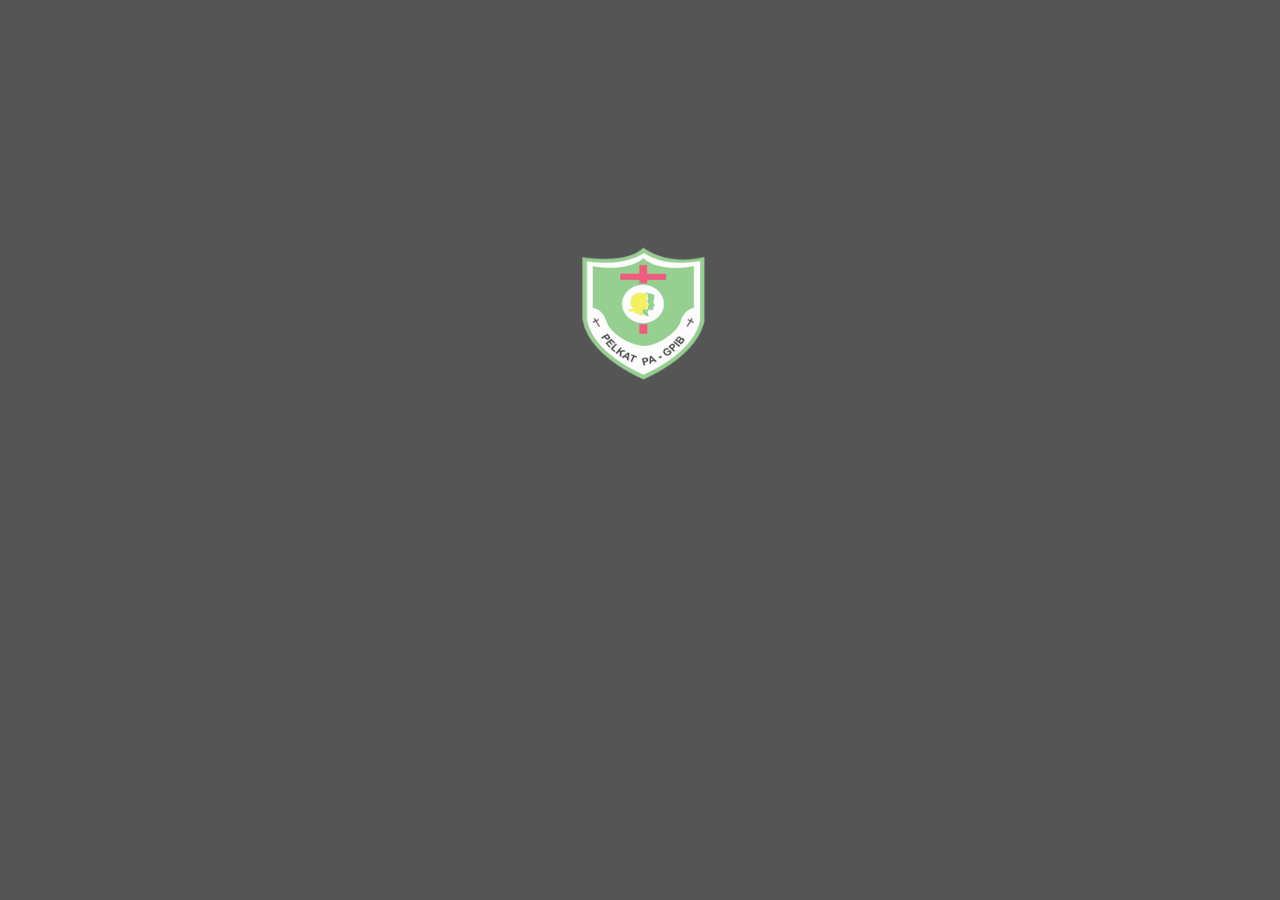
==== index.html @ 726e2c87 "pertama" ====
<!DOCTYPE html>
<html>
<head>
<meta name="viewport" content="width=device-width, initial-scale=1, maximum-scale=1, user-scalable=no">
<title>Test</title>
<link rel="stylesheet" type="text/css" href="css/bootstrap.min.css">
<link rel="stylesheet" type="text/css" href="css/bootstrap-theme.min.css">
<link rel="stylesheet" type="text/css" href="css/font-awesome.css">
<link rel="stylesheet" type="text/css" href="css/font-awesome.min.css">
<link rel="stylesheet" type="text/css" href="load.css">
<script type="text/javascript" src="js/jquery.min.js"></script>
<script type="text/javascript" src="js/bootstrap.min.js"></script>
<script type="text/javascript" src="js/bootstrap-filestyle.min.js"></script>
<script type="text/javascript" src="load.js"></script>
</head>
<body style="background-color:#F5F5F5">
<div id="pa_overlay">
<div class="pa_circ">
<div class="pa_load"><img border="0" width="149" height="149" src="icon.png" /></div>    
</div>
</div>
<div id="pa_container"  >
<!-- Modal 1 -->
  <div class="modal fade" id="myModal1" role="dialog">
    <div class="modal-dialog modal-lg">
      <div class="modal-content">
        <div class="modal-header">
          <button type="button" class="close" data-dismiss="modal">&times;</button>
          <h4 class="modal-title">Nuh dan Air Bah<br><small>(<i>Kejadian 6-10</i>)</small></h4>
        </div>
        <div class="modal-body">
<center><img border="0" class="img-rounded img-responsive" src="gambar/1-1.jpg" /></center>
<a style="text-decoration:none; color:grey;">Nuh adalah seorang yang taat kepada Tuhan, sedangkan semua orang lain membenci dan tidak menaati Tuhan.</a>
<center><img border="0" class="img-rounded img-responsive" src="gambar/1-2.jpg" /></center>
<a style="text-decoration:none; color:grey;">Suatu hari Tuhan berfirman kepada Nuh, "Aku akan menghancurkan dunia yang jahat ini, hanya engkau dan keluargamu yang akan selamat"</a>
<center><img border="0" class="img-rounded img-responsive" src="gambar/1-3.jpg" /></center>
<a style="text-decoration:none; color:grey;">Tuhan memperingati Nuh bahwa bumi akan ditutupi oleh air bah. "Buatlah sebuah bahtera yang besar untuk keluargamu dan banyak binatang".</a>
<center><img border="0" class="img-rounded img-responsive" src="gambar/1-4.jpg" /></center>
<a style="text-decoration:none; color:grey;">Setelah itu Nuh segera membangun sebuah bahtera. Banyak orang yang mengejek Nuh ketika dia mencoba mengajak dan menjelaskan mengapa ia membuat sebuah bahtera, tetapi Nuh tetap taat kepada Tuhan dan membangun bahtera tersebut.</a>
<center><img border="0" class="img-rounded img-responsive" src="gambar/1-5.jpg" /></center>
<a style="text-decoration:none; color:grey;">Setelah selesai membangun bahtera, dengan segera bahtera itu diisi dengan banyak sekali persediaan.</a>
<center><img border="0" class="img-rounded img-responsive" src="gambar/1-6.jpg" /></center>
<a style="text-decoration:none; color:grey;">Binatang-binatang pun mulai berdatangan. Semua binatang berpasangan dan berjalan masuk kedalam bahtera, begitu juga Nuh, isterinya, tiga orang anaknya dan isteri-isteri mereka. Kemudian turunlah hujan.</a>
<center><img border="0" class="img-rounded img-responsive" src="gambar/1-7.jpg" /></center>
<center><img border="0" class="img-rounded img-responsive" src="gambar/1-8.jpg" /></center>
<a style="text-decoration:none; color:grey;">Hujan lebat meliputi bumi empat puluh hari empat puluh malam. Air bah meliputi kota-kota dan desa-desa, begitu juga gunung-gunung pun tertutup oleh air. Segala sesuatu yang bernafas pun mati, tetapi bahtera melindungi Nuh dan keluarganya dari air bah.</a>
<center><img border="0" class="img-rounded img-responsive" src="gambar/1-9.jpg" /></center>
<a style="text-decoration:none; color:grey;">Setelah lima bulan air bah tersebut Tuhan mengirimkan angin kering sehingga bahtera itu terdampar di sebuah gunung tinggi bernama Ararat. Nuh dan keluarganya masih tinggal di dalam selama empat puluh hari lagi sampai air menyusut.</a>
<center><img border="0" class="img-rounded img-responsive" src="gambar/1-10.jpg" /></center>
<center><img border="0" class="img-rounded img-responsive" src="gambar/1-11.jpg" /></center>
<a style="text-decoration:none; color:grey;">Nuh mengirim seekor burung gagak dan merpati keluar dari jendela bahtera. Karena tidak menemukan tanah yang kering, maka burung itu kembali kepada Nuh.</a>
<center><img border="0" class="img-rounded img-responsive" src="gambar/1-12.jpg" /></center>
<a style="text-decoration:none; color:grey;">Satu minggu kemudian Nuh mencoba lagi. Merpati itu kembali dengan setangkai daun zaitun di paruhnya.</a>
<center><img border="0" class="img-rounded img-responsive" src="gambar/1-13.jpg" /></center>
<a style="text-decoration:none; color:grey;">Minggu berikutnya Nuh tahu bahwa bumi sudah kering karena merpati itu tidak kembali.</a>
<center><img border="0" class="img-rounded img-responsive" src="gambar/1-14.jpg" /></center>
<a style="text-decoration:none; color:grey;">Lalu Tuhan berkata kepada Nuh "Inilah waktunya untuk meninggalkan bahtera". Bersama-sama Nuh dan keluarganya melepaskan semua binatang-binatang itu.</a>
<center><img border="0" class="img-rounded img-responsive" src="gambar/1-15.jpg" /></center>
<center><img border="0" class="img-rounded img-responsive" src="gambar/1-16.jpg" /></center>
<a style="text-decoration:none; color:grey;">Betapa senangnya perasaan Nuh pada saat itu. Lalu dia membangun sebuah altar sebagai bentuk ungkapan syukur dan persembahan kepada Tuhan karena sudah menyelamatkan dia dan keluarganya dari air bah tersebut.</a>
<center><img border="0" class="img-rounded img-responsive" src="gambar/1-17.jpg" /></center>
<a style="text-decoration:none; color:grey;">Tuhan memberikan satu janji yang luar biasa kepada Nuh. Tuhan tidak akan pernah lagi mengirim air bah untuk menghakimi dosa manusia.</a>
<center><img border="0" class="img-rounded img-responsive" src="gambar/1-18.jpg" /></center>
<a style="text-decoration:none; color:grey;">Tuhan memberikan satu peringatan untuk janjiNya, yaitu pelangi yang menandai janji Tuhan kepada Nuh. Dan pada saat itu Nuh dan keluarganya memulai sebuah permulaan yang baru. Keturunannya akan memenuhi seluruh bumi. Semua bangsa didunia ini berasal dari keturunan Nuh dan anak-anaknya.</a>
        </div>
        <div class="modal-footer">
          <button type="button" class="btn btn-default" data-dismiss="modal">Tutup</button>
        </div>
      </div>
    </div>
  </div>
<!-- Modal 2 -->
  <div class="modal fade" id="myModal2" role="dialog">
    <div class="modal-dialog modal-lg">
      <div class="modal-content">
        <div class="modal-header">
          <button type="button" class="close" data-dismiss="modal">&times;</button>
          <h4 class="modal-title">Yusuf dan saudara-saudaranya<br><small>(<i>Kejadian 37 & 39</i>)</small></h4>
        </div>
        <div class="modal-body">
<center><img border="0" class="img-rounded img-responsive" src="gambar/2-1.jpg" /></center>
<a style="text-decoration:none; color:grey;">Yusuf adalah anak laki-laki ke-11 yang dilahirkan oleh Rahel dan Yakub. Pada saat itu anak-anak Yakub tidak berbahagia dengan keberadaan Yusuf, adik meraka yang paling kecil, karena dia anak kesayangan bapaknya.</a>
<center><img border="0" class="img-rounded img-responsive" src="gambar/2-3.jpg" /></center>
<center><img border="0" class="img-rounded img-responsive" src="gambar/2-2.jpg" /></center>
<a style="text-decoration:none; color:grey;">Kakak-kakak Yusuf semakin marah ketika ia menceritakan mimpi-mimpinya."Ikat kumpulan gandum ku makin tinggi dan kakak-kakakku akan tunduk menghormatiku" kata Yusuf. Mimpi ini mengartikan kalau nanti Yusuf menjadi orang penting melebihi kakak-kakaknya.</a>
<center><img border="0" class="img-rounded img-responsive" src="gambar/2-4.jpg" /></center>
<a style="text-decoration:none; color:grey;">Dalam mimpi kedua Yusuf, matahari, bulan dan bintang tunduk kepadanya.</a>
<center><img border="0" class="img-rounded img-responsive" src="gambar/2-5.jpg" /></center>
<center><img border="0" class="img-rounded img-responsive" src="gambar/2-6.jpg" /></center>
<a style="text-decoration:none; color:grey;">Suatu hari Yakub mengutus Yusuf ke padang rumput dimana kakak-kakaknya sedang menggembala hewannya. saat itu mereka saling berbisik "Mari kita bunuh pemimpi ini" Yusuf tidak sadar bahaya yang akan dihadapinya.</a>
<center><img border="0" class="img-rounded img-responsive" src="gambar/2-7.jpg" /></center>
<center><img border="0" class="img-rounded img-responsive" src="gambar/2-8.jpg" /></center>
<a style="text-decoration:none; color:grey;">Ruben, kakak tertua tidak setuju. "Kita jangan tumpahkan darah" katanya. "Lihat ada lubang. Biarlah ia mati disana" Ruben merencanakan akan menyelamatkan Yusuf pada malam hari.</a>
<center><img border="0" class="img-rounded img-responsive" src="gambar/2-9.jpg" /></center>
<a style="text-decoration:none; color:grey;">Ketika Yusuf tiba, kakak-kakaknya menangkapnya serta melepaskan jubah berwarna yang khusus dibuat Yakub untuk anak kesayangannya. Kemudian melemparkan dia ke dalam lubang.</a>
<center><img border="0" class="img-rounded img-responsive" src="gambar/2-10.jpg" /></center>
<a style="text-decoration:none; color:grey;">Ketika Ruben tidak ada, rombongan pedagang menunggang unta melintasi mereka menuju ke Mesir. "Mari kita jual Yusuf" teriak Judah, kakaknya. Lalu pada saat itu juga Yusuf dijual seharga dua puluh keping perak.</a>
<center><img border="0" class="img-rounded img-responsive" src="gambar/2-11.jpg" /></center>
<center><img border="0" class="img-rounded img-responsive" src="gambar/2-12.jpg" /></center>
<a style="text-decoration:none; color:grey;">"Apakah ini jubah Yusuf? Penuh dengan darah. Kami menemukannya di padang pasir." Kakak-kakaknya yang jahat meyakinkan Yakub bahwa binatang buas yang membunuh anak kesayangannya. Lalu Yakub merobek jubahnya dan berduka cita. Tidak ada yang dapat menghiburnya.</a>
<center><img border="0" class="img-rounded img-responsive" src="gambar/2-13.jpg" /></center>
<center><img border="0" class="img-rounded img-responsive" src="gambar/2-14.jpg" /></center>
<a style="text-decoration:none; color:grey;">Di Mesir Yusuf merindukan rumahnya, tetapi ia tidak dapat melarikan diri. Ia menjadi budak di rumah Potiphar, orang penting di Mesir. Potiphar memperhatikan Yusuf adalah pekerja keras dan dapat dipercaya.</a>
<center><img border="0" class="img-rounded img-responsive" src="gambar/2-15.jpg" /></center>
<a style="text-decoration:none; color:grey;">Suatu saat Potiphar mengangkat Yusuf menjadi kepala pelayan, bertanggung jawab untuk seluruh pekerjaan dan kepala dari sekuruh pelayan yang lain. Allah memberikan banyak berkat kepada Potiphar karena Yusuf. Walaupun Yusuf menjadi orang penting, Yusuf masih percaya dan melayani Allah dengan setia. Tetapi kesusahan datang juga ke Yusuf.</a>
<center><img border="0" class="img-rounded img-responsive" src="gambar/2-16.jpg" /></center>
<center><img border="0" class="img-rounded img-responsive" src="gambar/2-17.jpg" /></center>
<a style="text-decoration:none; color:grey;">Istri Potiphar adalah perempuan yang jahat. Ia minta Yusuf untuk mengambil kedudukan suaminya. Tetapi Yusuf menolaknya. Ia tidak ingin berdosa dengan berbuat salah terhadap Potiphar.</a>
<center><img border="0" class="img-rounded img-responsive" src="gambar/2-18.jpg" /></center>
<center><img border="0" class="img-rounded img-responsive" src="gambar/2-19.jpg" /></center>
<a style="text-decoration:none; color:grey;">Ketika perempuan itu berusaha memaksanya, Yusuf lari. Tetapi perempuan itu menarik jubahnya.</a>
<center><img border="0" class="img-rounded img-responsive" src="gambar/2-20.jpg" /></center>
<a style="text-decoration:none; color:grey;">"Budak mu menyerangku" Istri Potiphar mengeluh. "Lihat, ini jubahnya!" Potiphar sangat marah. Ia harus berbuat sesuatu kepada Yusuf.</a>
<center><img border="0" class="img-rounded img-responsive" src="gambar/2-21.jpg" /></center>
<a style="text-decoration:none; color:grey;">Potiphar memasukan Yusuf kedalam penjara. Walaupun ia tidak bersalah, Yusuf tidak kecewa maupun marah. Ia percaya Allah akan berkati dia sekalipun dalam penjara.</a>
        </div>
        <div class="modal-footer">
          <button type="button" class="btn btn-default" data-dismiss="modal">Tutup</button>
        </div>
      </div>
    </div>
  </div>
<br>
<div class="col-xs-12">

<div class="panel panel-default">
<div class="panel-body">
<center><img border="0" class="img-responsive" src="pa.png" /></center><hr>
<center><h2><a style="text-decoration:none; color:grey; font-family:'Comic Sans MS', cursive"><b>"Tokoh Teladan"</b></a></h2></center>
</div>
</div>

<div class="panel panel-default">
<div class="panel-body">

<!--This is a comment. tokoh 1-->
<div class="panel panel-default">
  <div class="panel-body">
<center><a href="#myModal1" data-toggle="modal"><img border="0" class="img-responsive" src="gambar/1-8.jpg" /></a></center>
  </div>
  <div class="panel-footer"><center><a style="color:grey; text-decoration:none"><b>Nuh dan Air Bah</b></a></center></div>
</div>
<!--This is a comment. tokoh 2-->
<div class="panel panel-default">
  <div class="panel-body">
<center><a href="#myModal2" data-toggle="modal"><img border="0" class="img-responsive" src="gambar/2-1.jpg" /></a></center>
  </div>
  <div class="panel-footer"><center><a style="color:grey; text-decoration:none"><b>Yusuf dan saudara-saudaranya</b></a></center></div>
</div>

</div>
</div>

</div>

</div>
</body>
</html>
---- load.css ----
#pa_container{
    position:relative;
       display:none;
}
#pa_overlay{
  width:100%;
    height:100%;
    position: absolute;
    top:0px;
    z-index: 2;
    background-color: #111;
    opacity:0.7; 
}
  @-webkit-keyframes node 
      {
         0%{ top:0px; }
         50%{ top:10px; }
         100% { top:0px;} 
       }
  @-webkit-keyframes node2
      {
         0%{ top:-5px; }
         50%{ top:10px; }
         100% { top:-5px;} 
       }
.pa_circ{
  -webkit-backface-visibility: hidden;
   margin: 60px auto;
  width: 180px; height: 180px;
  background-color: #111;
  border-radius: 0px 0px 50px 50px;
  position: relative;
  z-index: -1;  
  left: 0%;
  top: 20%;
  overflow: hidden;
}
.pa_load{  position: absolute;
  width: 100px; height: 50px;
   margin: -10px auto;
  -webkit-font-smoothing: antialiased;
  font-family: 'Julius Sans One', sans-serif;
  font-size:10px;
  font-weight:400;
  color:white;
  left: 10%;
  top: 5%;
}
 body{margin: 0px;padding: 0px;background-color:#F5F5F5;}
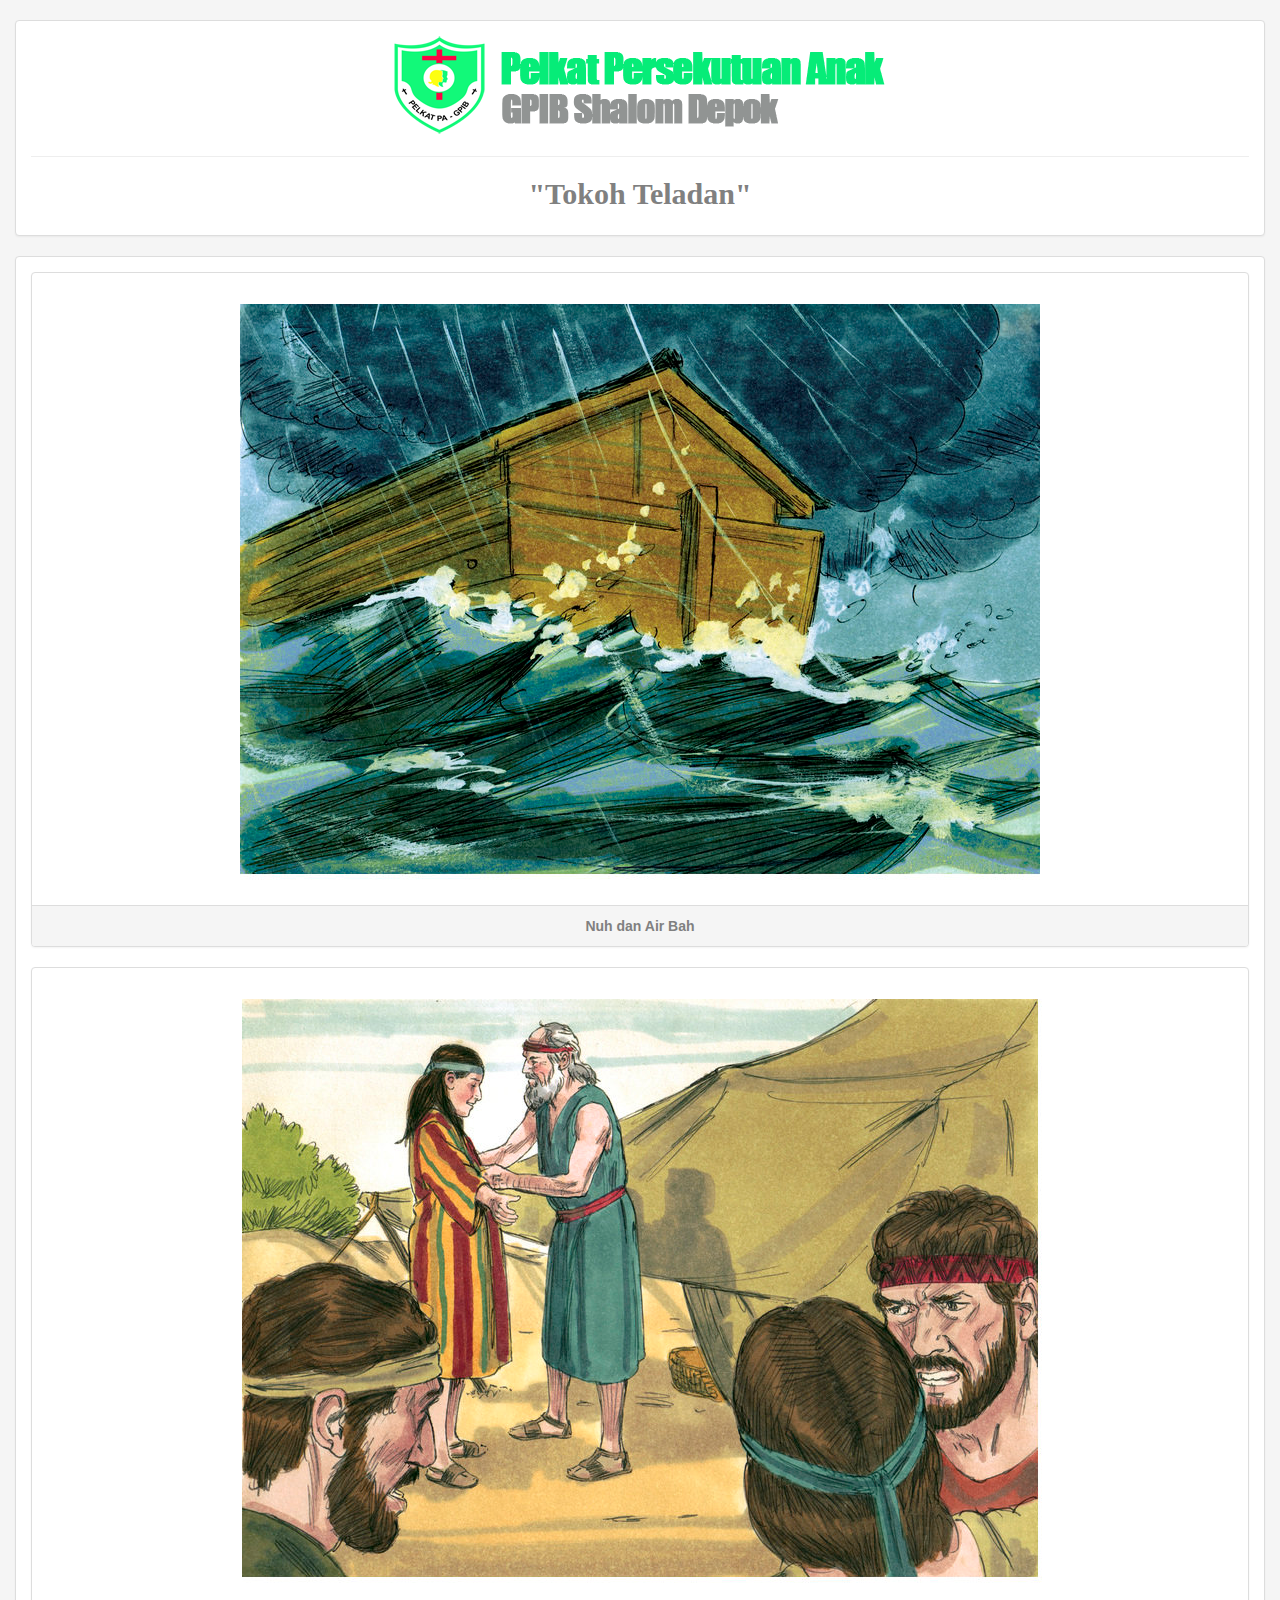
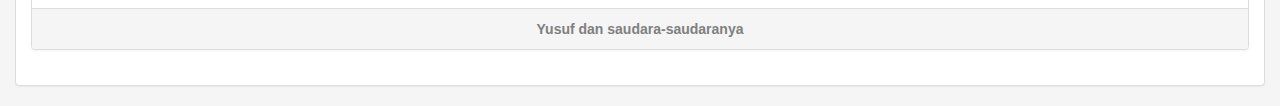
==== commit 90dee378: "Update index.html" ====
--- a/index.html
+++ b/index.html
@@ -14,12 +14,6 @@
 <script type="text/javascript" src="load.js"></script>
 </head>
 <body style="background-color:#F5F5F5">
-<div id="pa_overlay">
-<div class="pa_circ">
-<div class="pa_load"><img border="0" width="149" height="149" src="icon.png" /></div>    
-</div>
-</div>
-<div id="pa_container"  >
 <!-- Modal 1 -->
   <div class="modal fade" id="myModal1" role="dialog">
     <div class="modal-dialog modal-lg">
@@ -153,6 +147,5 @@
 
 </div>
 
-</div>
 </body>
-</html>+</html>
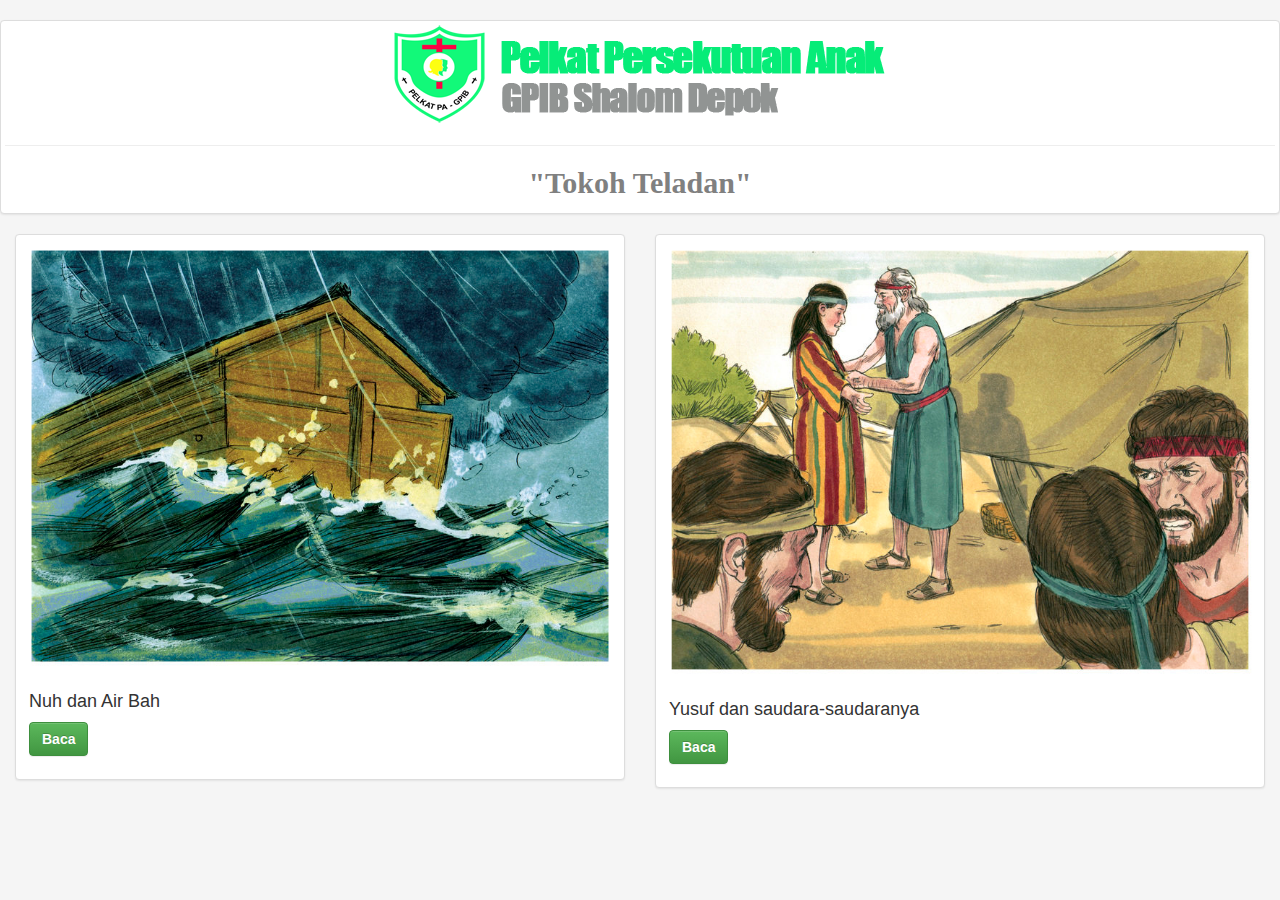
==== commit af3b1704: "Update index.html" ====
--- a/index.html
+++ b/index.html
@@ -14,137 +14,30 @@
 <script type="text/javascript" src="load.js"></script>
 </head>
 <body style="background-color:#F5F5F5">
-<!-- Modal 1 -->
-  <div class="modal fade" id="myModal1" role="dialog">
-    <div class="modal-dialog modal-lg">
-      <div class="modal-content">
-        <div class="modal-header">
-          <button type="button" class="close" data-dismiss="modal">&times;</button>
-          <h4 class="modal-title">Nuh dan Air Bah<br><small>(<i>Kejadian 6-10</i>)</small></h4>
-        </div>
-        <div class="modal-body">
-<center><img border="0" class="img-rounded img-responsive" src="gambar/1-1.jpg" /></center>
-<a style="text-decoration:none; color:grey;">Nuh adalah seorang yang taat kepada Tuhan, sedangkan semua orang lain membenci dan tidak menaati Tuhan.</a>
-<center><img border="0" class="img-rounded img-responsive" src="gambar/1-2.jpg" /></center>
-<a style="text-decoration:none; color:grey;">Suatu hari Tuhan berfirman kepada Nuh, "Aku akan menghancurkan dunia yang jahat ini, hanya engkau dan keluargamu yang akan selamat"</a>
-<center><img border="0" class="img-rounded img-responsive" src="gambar/1-3.jpg" /></center>
-<a style="text-decoration:none; color:grey;">Tuhan memperingati Nuh bahwa bumi akan ditutupi oleh air bah. "Buatlah sebuah bahtera yang besar untuk keluargamu dan banyak binatang".</a>
-<center><img border="0" class="img-rounded img-responsive" src="gambar/1-4.jpg" /></center>
-<a style="text-decoration:none; color:grey;">Setelah itu Nuh segera membangun sebuah bahtera. Banyak orang yang mengejek Nuh ketika dia mencoba mengajak dan menjelaskan mengapa ia membuat sebuah bahtera, tetapi Nuh tetap taat kepada Tuhan dan membangun bahtera tersebut.</a>
-<center><img border="0" class="img-rounded img-responsive" src="gambar/1-5.jpg" /></center>
-<a style="text-decoration:none; color:grey;">Setelah selesai membangun bahtera, dengan segera bahtera itu diisi dengan banyak sekali persediaan.</a>
-<center><img border="0" class="img-rounded img-responsive" src="gambar/1-6.jpg" /></center>
-<a style="text-decoration:none; color:grey;">Binatang-binatang pun mulai berdatangan. Semua binatang berpasangan dan berjalan masuk kedalam bahtera, begitu juga Nuh, isterinya, tiga orang anaknya dan isteri-isteri mereka. Kemudian turunlah hujan.</a>
-<center><img border="0" class="img-rounded img-responsive" src="gambar/1-7.jpg" /></center>
-<center><img border="0" class="img-rounded img-responsive" src="gambar/1-8.jpg" /></center>
-<a style="text-decoration:none; color:grey;">Hujan lebat meliputi bumi empat puluh hari empat puluh malam. Air bah meliputi kota-kota dan desa-desa, begitu juga gunung-gunung pun tertutup oleh air. Segala sesuatu yang bernafas pun mati, tetapi bahtera melindungi Nuh dan keluarganya dari air bah.</a>
-<center><img border="0" class="img-rounded img-responsive" src="gambar/1-9.jpg" /></center>
-<a style="text-decoration:none; color:grey;">Setelah lima bulan air bah tersebut Tuhan mengirimkan angin kering sehingga bahtera itu terdampar di sebuah gunung tinggi bernama Ararat. Nuh dan keluarganya masih tinggal di dalam selama empat puluh hari lagi sampai air menyusut.</a>
-<center><img border="0" class="img-rounded img-responsive" src="gambar/1-10.jpg" /></center>
-<center><img border="0" class="img-rounded img-responsive" src="gambar/1-11.jpg" /></center>
-<a style="text-decoration:none; color:grey;">Nuh mengirim seekor burung gagak dan merpati keluar dari jendela bahtera. Karena tidak menemukan tanah yang kering, maka burung itu kembali kepada Nuh.</a>
-<center><img border="0" class="img-rounded img-responsive" src="gambar/1-12.jpg" /></center>
-<a style="text-decoration:none; color:grey;">Satu minggu kemudian Nuh mencoba lagi. Merpati itu kembali dengan setangkai daun zaitun di paruhnya.</a>
-<center><img border="0" class="img-rounded img-responsive" src="gambar/1-13.jpg" /></center>
-<a style="text-decoration:none; color:grey;">Minggu berikutnya Nuh tahu bahwa bumi sudah kering karena merpati itu tidak kembali.</a>
-<center><img border="0" class="img-rounded img-responsive" src="gambar/1-14.jpg" /></center>
-<a style="text-decoration:none; color:grey;">Lalu Tuhan berkata kepada Nuh "Inilah waktunya untuk meninggalkan bahtera". Bersama-sama Nuh dan keluarganya melepaskan semua binatang-binatang itu.</a>
-<center><img border="0" class="img-rounded img-responsive" src="gambar/1-15.jpg" /></center>
-<center><img border="0" class="img-rounded img-responsive" src="gambar/1-16.jpg" /></center>
-<a style="text-decoration:none; color:grey;">Betapa senangnya perasaan Nuh pada saat itu. Lalu dia membangun sebuah altar sebagai bentuk ungkapan syukur dan persembahan kepada Tuhan karena sudah menyelamatkan dia dan keluarganya dari air bah tersebut.</a>
-<center><img border="0" class="img-rounded img-responsive" src="gambar/1-17.jpg" /></center>
-<a style="text-decoration:none; color:grey;">Tuhan memberikan satu janji yang luar biasa kepada Nuh. Tuhan tidak akan pernah lagi mengirim air bah untuk menghakimi dosa manusia.</a>
-<center><img border="0" class="img-rounded img-responsive" src="gambar/1-18.jpg" /></center>
-<a style="text-decoration:none; color:grey;">Tuhan memberikan satu peringatan untuk janjiNya, yaitu pelangi yang menandai janji Tuhan kepada Nuh. Dan pada saat itu Nuh dan keluarganya memulai sebuah permulaan yang baru. Keturunannya akan memenuhi seluruh bumi. Semua bangsa didunia ini berasal dari keturunan Nuh dan anak-anaknya.</a>
-        </div>
-        <div class="modal-footer">
-          <button type="button" class="btn btn-default" data-dismiss="modal">Tutup</button>
-        </div>
-      </div>
-    </div>
-  </div>
-<!-- Modal 2 -->
-  <div class="modal fade" id="myModal2" role="dialog">
-    <div class="modal-dialog modal-lg">
-      <div class="modal-content">
-        <div class="modal-header">
-          <button type="button" class="close" data-dismiss="modal">&times;</button>
-          <h4 class="modal-title">Yusuf dan saudara-saudaranya<br><small>(<i>Kejadian 37 & 39</i>)</small></h4>
-        </div>
-        <div class="modal-body">
-<center><img border="0" class="img-rounded img-responsive" src="gambar/2-1.jpg" /></center>
-<a style="text-decoration:none; color:grey;">Yusuf adalah anak laki-laki ke-11 yang dilahirkan oleh Rahel dan Yakub. Pada saat itu anak-anak Yakub tidak berbahagia dengan keberadaan Yusuf, adik meraka yang paling kecil, karena dia anak kesayangan bapaknya.</a>
-<center><img border="0" class="img-rounded img-responsive" src="gambar/2-3.jpg" /></center>
-<center><img border="0" class="img-rounded img-responsive" src="gambar/2-2.jpg" /></center>
-<a style="text-decoration:none; color:grey;">Kakak-kakak Yusuf semakin marah ketika ia menceritakan mimpi-mimpinya."Ikat kumpulan gandum ku makin tinggi dan kakak-kakakku akan tunduk menghormatiku" kata Yusuf. Mimpi ini mengartikan kalau nanti Yusuf menjadi orang penting melebihi kakak-kakaknya.</a>
-<center><img border="0" class="img-rounded img-responsive" src="gambar/2-4.jpg" /></center>
-<a style="text-decoration:none; color:grey;">Dalam mimpi kedua Yusuf, matahari, bulan dan bintang tunduk kepadanya.</a>
-<center><img border="0" class="img-rounded img-responsive" src="gambar/2-5.jpg" /></center>
-<center><img border="0" class="img-rounded img-responsive" src="gambar/2-6.jpg" /></center>
-<a style="text-decoration:none; color:grey;">Suatu hari Yakub mengutus Yusuf ke padang rumput dimana kakak-kakaknya sedang menggembala hewannya. saat itu mereka saling berbisik "Mari kita bunuh pemimpi ini" Yusuf tidak sadar bahaya yang akan dihadapinya.</a>
-<center><img border="0" class="img-rounded img-responsive" src="gambar/2-7.jpg" /></center>
-<center><img border="0" class="img-rounded img-responsive" src="gambar/2-8.jpg" /></center>
-<a style="text-decoration:none; color:grey;">Ruben, kakak tertua tidak setuju. "Kita jangan tumpahkan darah" katanya. "Lihat ada lubang. Biarlah ia mati disana" Ruben merencanakan akan menyelamatkan Yusuf pada malam hari.</a>
-<center><img border="0" class="img-rounded img-responsive" src="gambar/2-9.jpg" /></center>
-<a style="text-decoration:none; color:grey;">Ketika Yusuf tiba, kakak-kakaknya menangkapnya serta melepaskan jubah berwarna yang khusus dibuat Yakub untuk anak kesayangannya. Kemudian melemparkan dia ke dalam lubang.</a>
-<center><img border="0" class="img-rounded img-responsive" src="gambar/2-10.jpg" /></center>
-<a style="text-decoration:none; color:grey;">Ketika Ruben tidak ada, rombongan pedagang menunggang unta melintasi mereka menuju ke Mesir. "Mari kita jual Yusuf" teriak Judah, kakaknya. Lalu pada saat itu juga Yusuf dijual seharga dua puluh keping perak.</a>
-<center><img border="0" class="img-rounded img-responsive" src="gambar/2-11.jpg" /></center>
-<center><img border="0" class="img-rounded img-responsive" src="gambar/2-12.jpg" /></center>
-<a style="text-decoration:none; color:grey;">"Apakah ini jubah Yusuf? Penuh dengan darah. Kami menemukannya di padang pasir." Kakak-kakaknya yang jahat meyakinkan Yakub bahwa binatang buas yang membunuh anak kesayangannya. Lalu Yakub merobek jubahnya dan berduka cita. Tidak ada yang dapat menghiburnya.</a>
-<center><img border="0" class="img-rounded img-responsive" src="gambar/2-13.jpg" /></center>
-<center><img border="0" class="img-rounded img-responsive" src="gambar/2-14.jpg" /></center>
-<a style="text-decoration:none; color:grey;">Di Mesir Yusuf merindukan rumahnya, tetapi ia tidak dapat melarikan diri. Ia menjadi budak di rumah Potiphar, orang penting di Mesir. Potiphar memperhatikan Yusuf adalah pekerja keras dan dapat dipercaya.</a>
-<center><img border="0" class="img-rounded img-responsive" src="gambar/2-15.jpg" /></center>
-<a style="text-decoration:none; color:grey;">Suatu saat Potiphar mengangkat Yusuf menjadi kepala pelayan, bertanggung jawab untuk seluruh pekerjaan dan kepala dari sekuruh pelayan yang lain. Allah memberikan banyak berkat kepada Potiphar karena Yusuf. Walaupun Yusuf menjadi orang penting, Yusuf masih percaya dan melayani Allah dengan setia. Tetapi kesusahan datang juga ke Yusuf.</a>
-<center><img border="0" class="img-rounded img-responsive" src="gambar/2-16.jpg" /></center>
-<center><img border="0" class="img-rounded img-responsive" src="gambar/2-17.jpg" /></center>
-<a style="text-decoration:none; color:grey;">Istri Potiphar adalah perempuan yang jahat. Ia minta Yusuf untuk mengambil kedudukan suaminya. Tetapi Yusuf menolaknya. Ia tidak ingin berdosa dengan berbuat salah terhadap Potiphar.</a>
-<center><img border="0" class="img-rounded img-responsive" src="gambar/2-18.jpg" /></center>
-<center><img border="0" class="img-rounded img-responsive" src="gambar/2-19.jpg" /></center>
-<a style="text-decoration:none; color:grey;">Ketika perempuan itu berusaha memaksanya, Yusuf lari. Tetapi perempuan itu menarik jubahnya.</a>
-<center><img border="0" class="img-rounded img-responsive" src="gambar/2-20.jpg" /></center>
-<a style="text-decoration:none; color:grey;">"Budak mu menyerangku" Istri Potiphar mengeluh. "Lihat, ini jubahnya!" Potiphar sangat marah. Ia harus berbuat sesuatu kepada Yusuf.</a>
-<center><img border="0" class="img-rounded img-responsive" src="gambar/2-21.jpg" /></center>
-<a style="text-decoration:none; color:grey;">Potiphar memasukan Yusuf kedalam penjara. Walaupun ia tidak bersalah, Yusuf tidak kecewa maupun marah. Ia percaya Allah akan berkati dia sekalipun dalam penjara.</a>
-        </div>
-        <div class="modal-footer">
-          <button type="button" class="btn btn-default" data-dismiss="modal">Tutup</button>
-        </div>
-      </div>
-    </div>
-  </div>
 <br>
-<div class="col-xs-12">
 
-<div class="panel panel-default">
-<div class="panel-body">
+<div class="thumbnail">
 <center><img border="0" class="img-responsive" src="pa.png" /></center><hr>
 <center><h2><a style="text-decoration:none; color:grey; font-family:'Comic Sans MS', cursive"><b>"Tokoh Teladan"</b></a></h2></center>
 </div>
+
+<div class="col-xs-6">
+    <div class="thumbnail">
+      <img border="0" class="img-responsive" src="gambar/1-8.jpg" />
+      <div class="caption">
+        <h4>Nuh dan Air Bah</h4>
+        <p><a href="1.html" class="btn btn-success" role="button"><b>Baca</b></a></p>
+      </div>
+    </div>
 </div>
-
-<div class="panel panel-default">
-<div class="panel-body">
-
-<!--This is a comment. tokoh 1-->
-<div class="panel panel-default">
-  <div class="panel-body">
-<center><a href="#myModal1" data-toggle="modal"><img border="0" class="img-responsive" src="gambar/1-8.jpg" /></a></center>
-  </div>
-  <div class="panel-footer"><center><a style="color:grey; text-decoration:none"><b>Nuh dan Air Bah</b></a></center></div>
-</div>
-<!--This is a comment. tokoh 2-->
-<div class="panel panel-default">
-  <div class="panel-body">
-<center><a href="#myModal2" data-toggle="modal"><img border="0" class="img-responsive" src="gambar/2-1.jpg" /></a></center>
-  </div>
-  <div class="panel-footer"><center><a style="color:grey; text-decoration:none"><b>Yusuf dan saudara-saudaranya</b></a></center></div>
-</div>
-
-</div>
-</div>
-
+<div class="col-xs-6">
+    <div class="thumbnail">
+      <img border="0" class="img-responsive" src="gambar/2-1.jpg" />
+      <div class="caption">
+        <h4>Yusuf dan saudara-saudaranya</h4>
+        <p><a href="2.html" class="btn btn-success" role="button"><b>Baca</b></a></p>
+      </div>
+    </div>
 </div>
 
 </body>
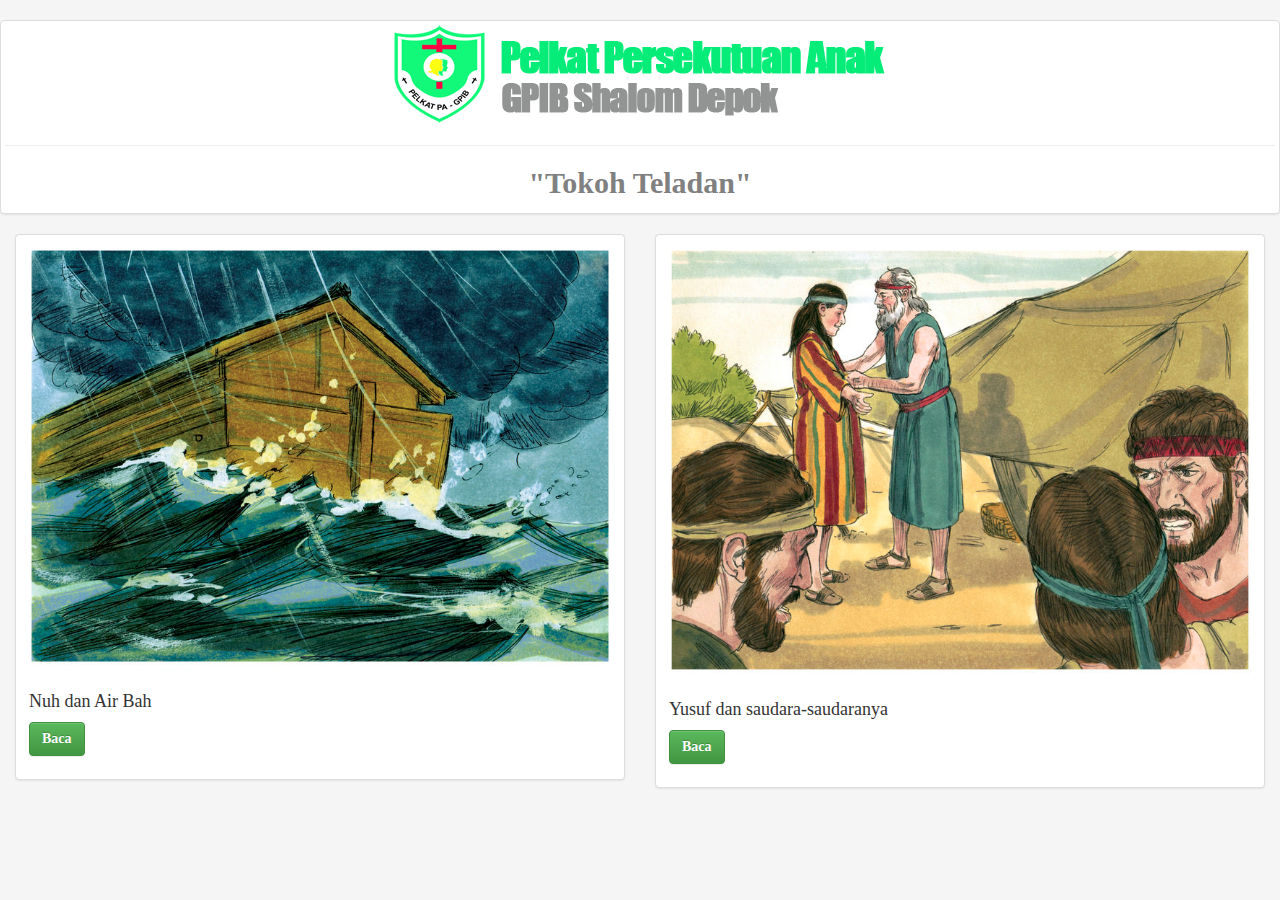
==== commit c53148ff: "Update index.html" ====
--- a/index.html
+++ b/index.html
@@ -12,13 +12,21 @@
 <script type="text/javascript" src="js/bootstrap.min.js"></script>
 <script type="text/javascript" src="js/bootstrap-filestyle.min.js"></script>
 <script type="text/javascript" src="load.js"></script>
+<style>
+a{
+    font-family: "Comic Sans MS", cursive;
+}
+h4{
+    font-family: "Comic Sans MS", cursive;
+}
+</style>
 </head>
 <body style="background-color:#F5F5F5">
 <br>
 
 <div class="thumbnail">
 <center><img border="0" class="img-responsive" src="pa.png" /></center><hr>
-<center><h2><a style="text-decoration:none; color:grey; font-family:'Comic Sans MS', cursive"><b>"Tokoh Teladan"</b></a></h2></center>
+<center><h2><a style="text-decoration:none; color:grey"><b>"Tokoh Teladan"</b></a></h2></center>
 </div>
 
 <div class="col-xs-6">
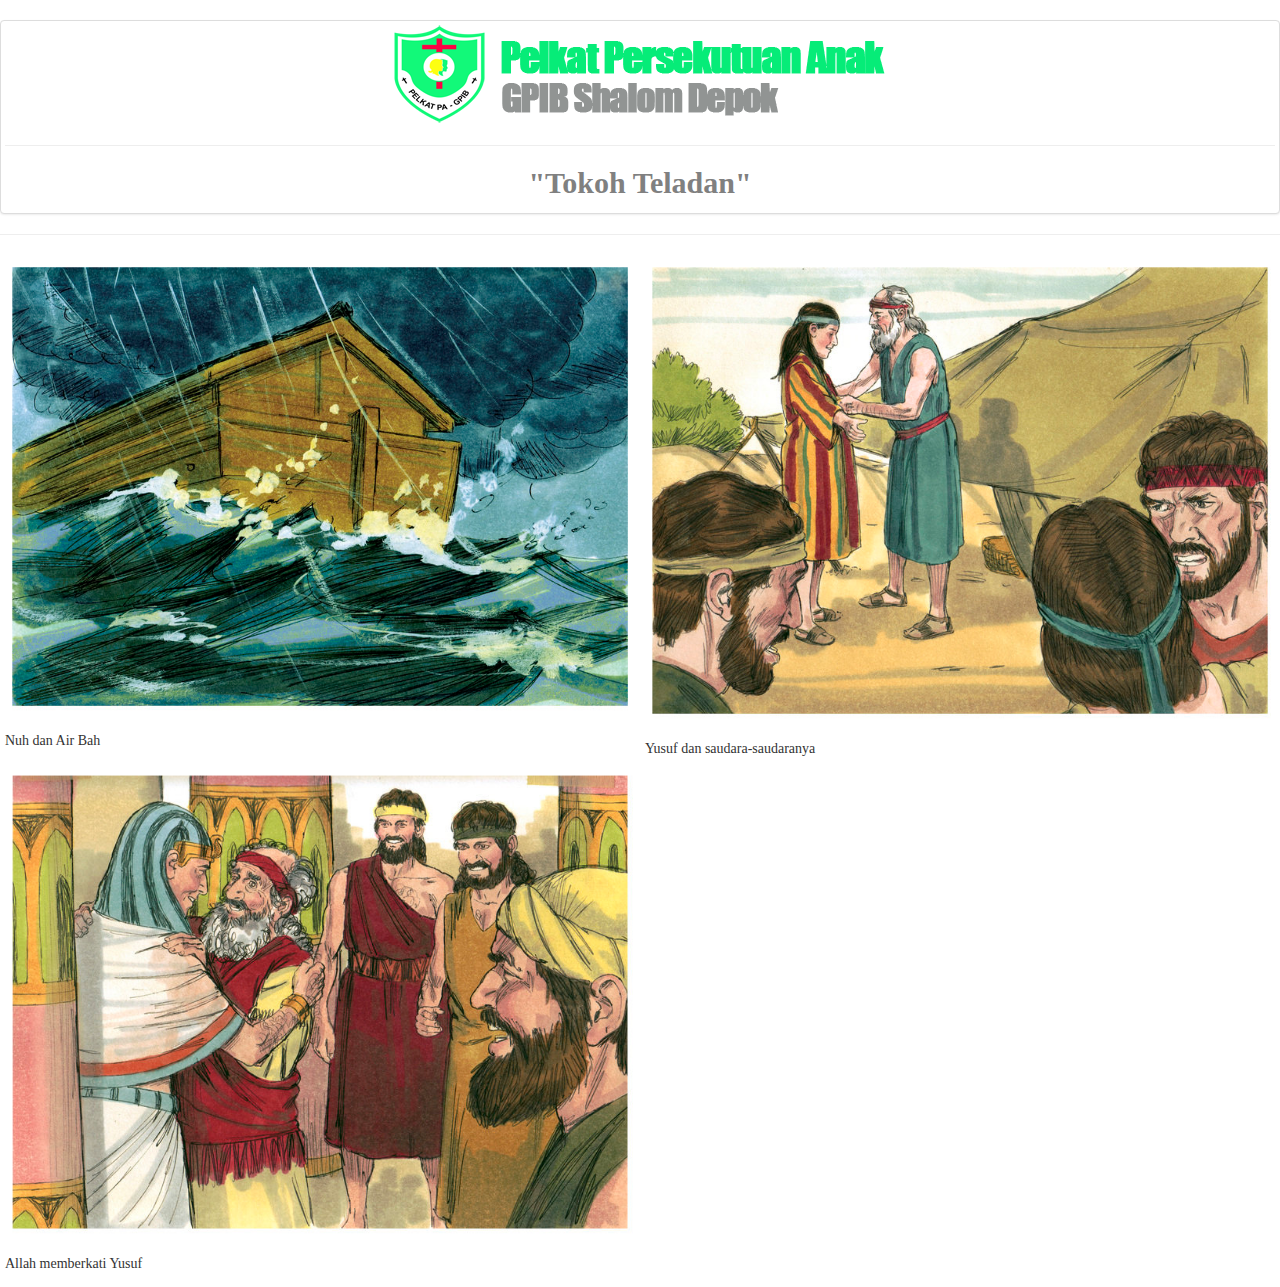
==== commit 20ec99d0: "Update index.html" ====
--- a/index.html
+++ b/index.html
@@ -16,36 +16,33 @@
 a{
     font-family: "Comic Sans MS", cursive;
 }
-h4{
+h5{
     font-family: "Comic Sans MS", cursive;
+	padding: 5px;
 }
+* {
+    box-sizing: border-box;
+}
+.kol{width: 50%; float: left;}
 </style>
 </head>
-<body style="background-color:#F5F5F5">
+<body style="background-color:white">
 <br>
 
 <div class="thumbnail">
 <center><img border="0" class="img-responsive" src="pa.png" /></center><hr>
 <center><h2><a style="text-decoration:none; color:grey"><b>"Tokoh Teladan"</b></a></h2></center>
 </div>
-
-<div class="col-xs-6">
-    <div class="thumbnail">
-      <img border="0" class="img-responsive" src="gambar/1-8.jpg" />
-      <div class="caption">
-        <h4>Nuh dan Air Bah</h4>
-        <p><a href="1.html" class="btn btn-success" role="button"><b>Baca</b></a></p>
-      </div>
-    </div>
+<hr>
+<div class="kol" style="background-color:white">
+<a href="1.html"><img border="0" class="img-responsive" src="gambar/1-8.jpg" /></a>
+<h5>Nuh dan Air Bah</h5>
+<a href="3.html"><img border="0" class="img-responsive" src="gambar/3-30.jpg" /></a>
+<h5>Allah memberkati Yusuf</h5>
 </div>
-<div class="col-xs-6">
-    <div class="thumbnail">
-      <img border="0" class="img-responsive" src="gambar/2-1.jpg" />
-      <div class="caption">
-        <h4>Yusuf dan saudara-saudaranya</h4>
-        <p><a href="2.html" class="btn btn-success" role="button"><b>Baca</b></a></p>
-      </div>
-    </div>
+<div class="kol" style="background-color:white">
+<a href="2.html"><img border="0" class="img-responsive" src="gambar/2-1.jpg" /></a>
+<h5>Yusuf dan saudara-saudaranya</h5>
 </div>
 
 </body>
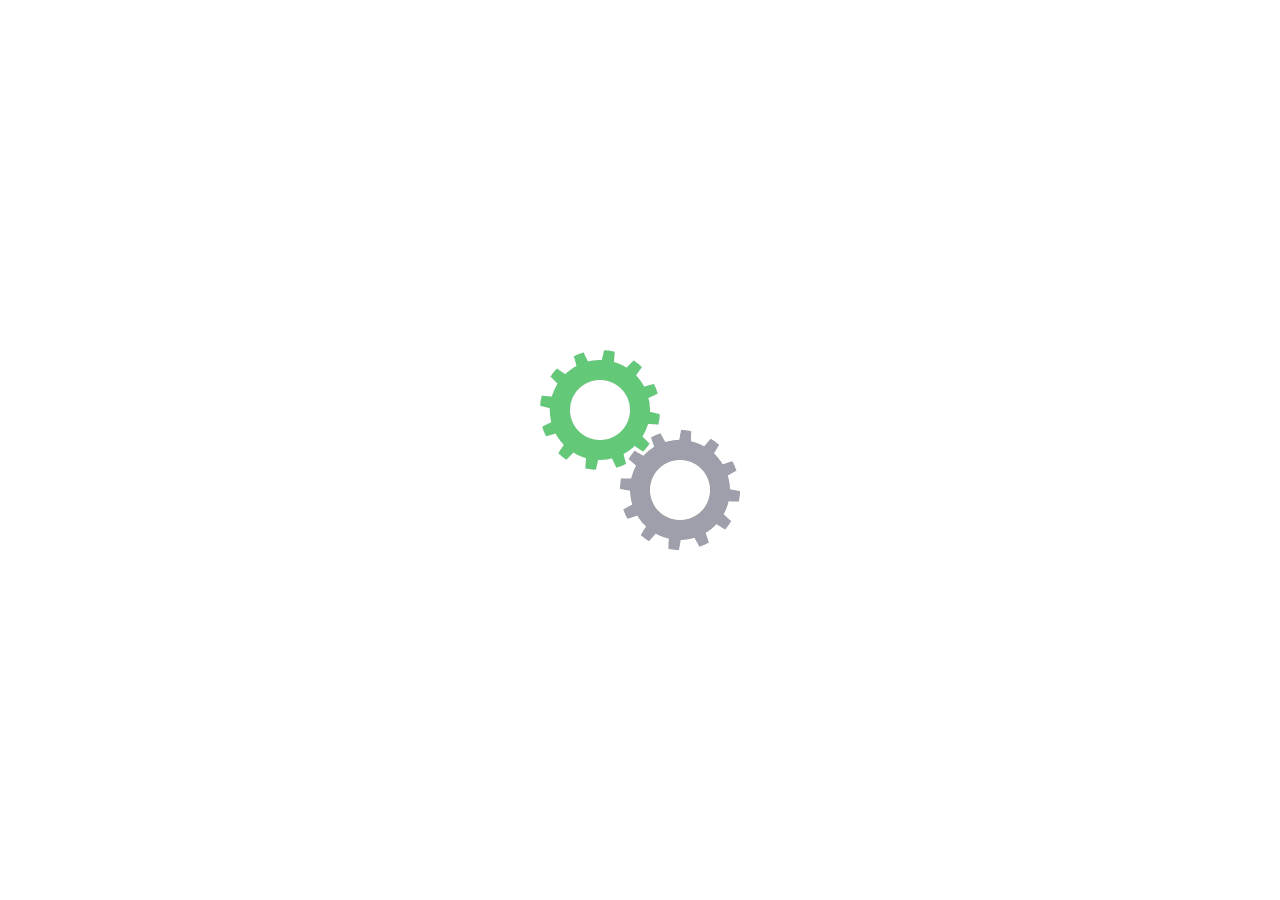
==== commit fb25a00e: "Update index.html" ====
--- a/index.html
+++ b/index.html
@@ -27,6 +27,7 @@
 </style>
 </head>
 <body style="background-color:white">
+<div id="mypage">
 <br>
 
 <div class="thumbnail">
@@ -44,6 +45,7 @@
 <a href="2.html"><img border="0" class="img-responsive" src="gambar/2-1.jpg" /></a>
 <h5>Yusuf dan saudara-saudaranya</h5>
 </div>
-
+</div>
+<div id="loading"></div>
 </body>
 </html>
--- a/load.css
+++ b/load.css
@@ -0,0 +1,15 @@
+#mypage {
+    display: none;
+}
+#loading {
+    display: block;
+    position: absolute;
+    top: 0;
+    left: 0;
+    z-index: 100;
+    width: 100vw;
+    height: 100vh;
+    background-image: url(gears.gif);
+    background-repeat: no-repeat;
+    background-position: center;
+}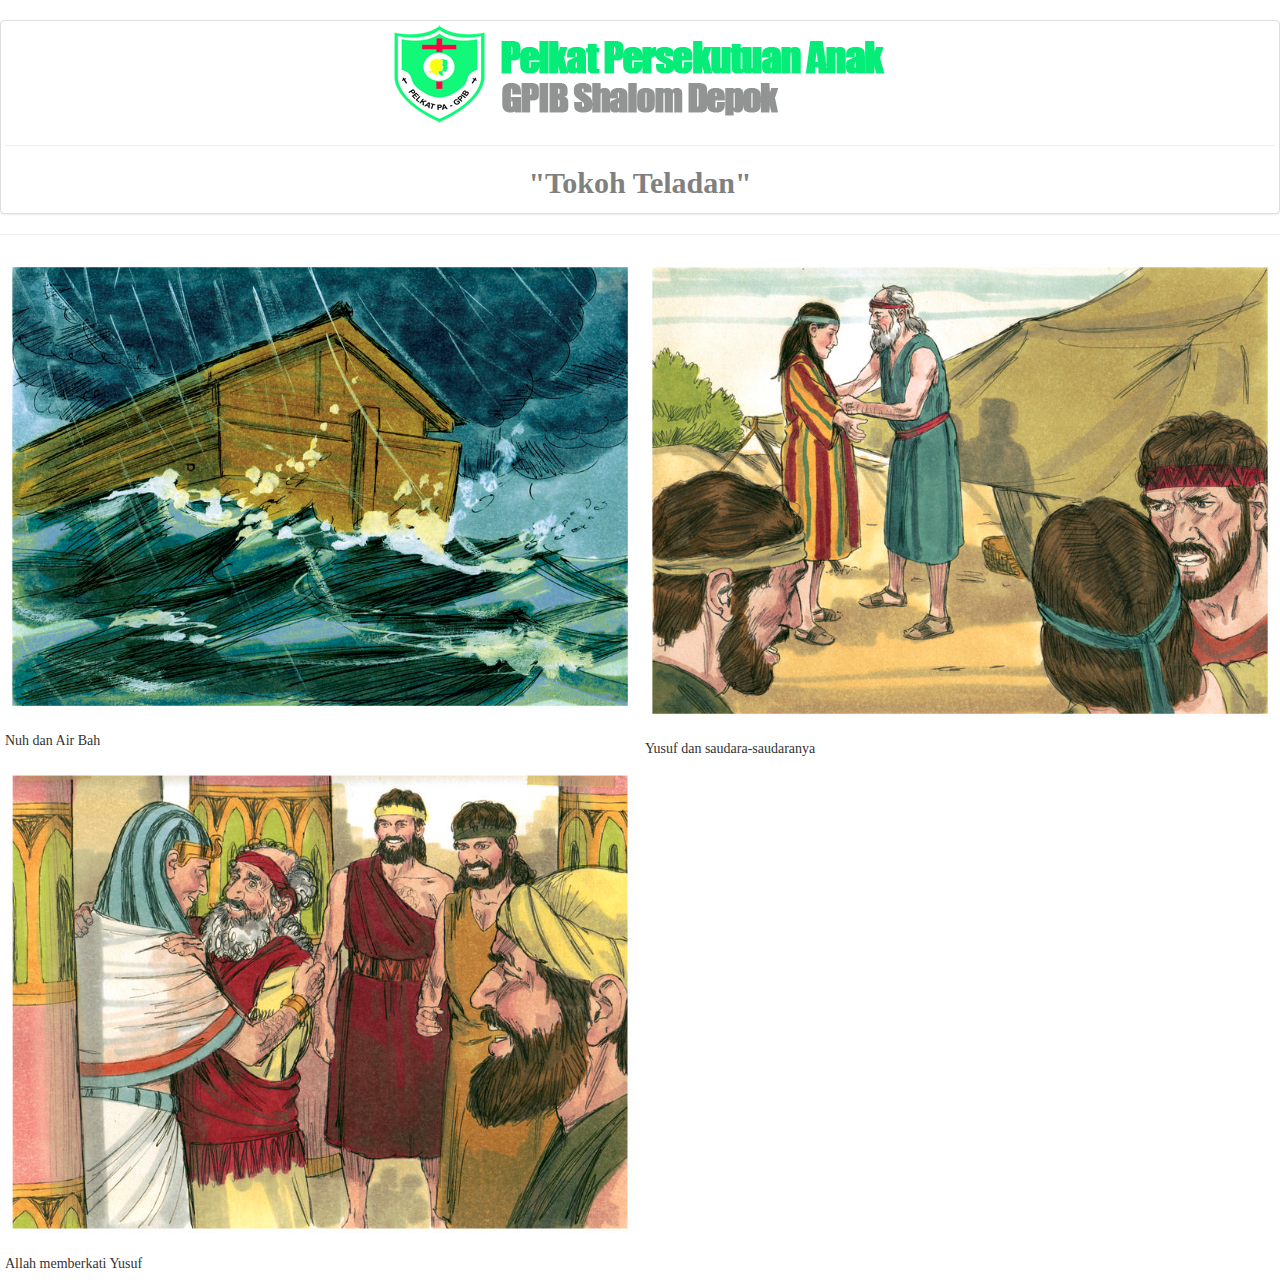
==== commit 6d698433: "Update index.html" ====
--- a/index.html
+++ b/index.html
@@ -27,7 +27,6 @@
 </style>
 </head>
 <body style="background-color:white">
-<div id="mypage">
 <br>
 
 <div class="thumbnail">
@@ -45,7 +44,6 @@
 <a href="2.html"><img border="0" class="img-responsive" src="gambar/2-1.jpg" /></a>
 <h5>Yusuf dan saudara-saudaranya</h5>
 </div>
-</div>
-<div id="loading"></div>
+
 </body>
 </html>
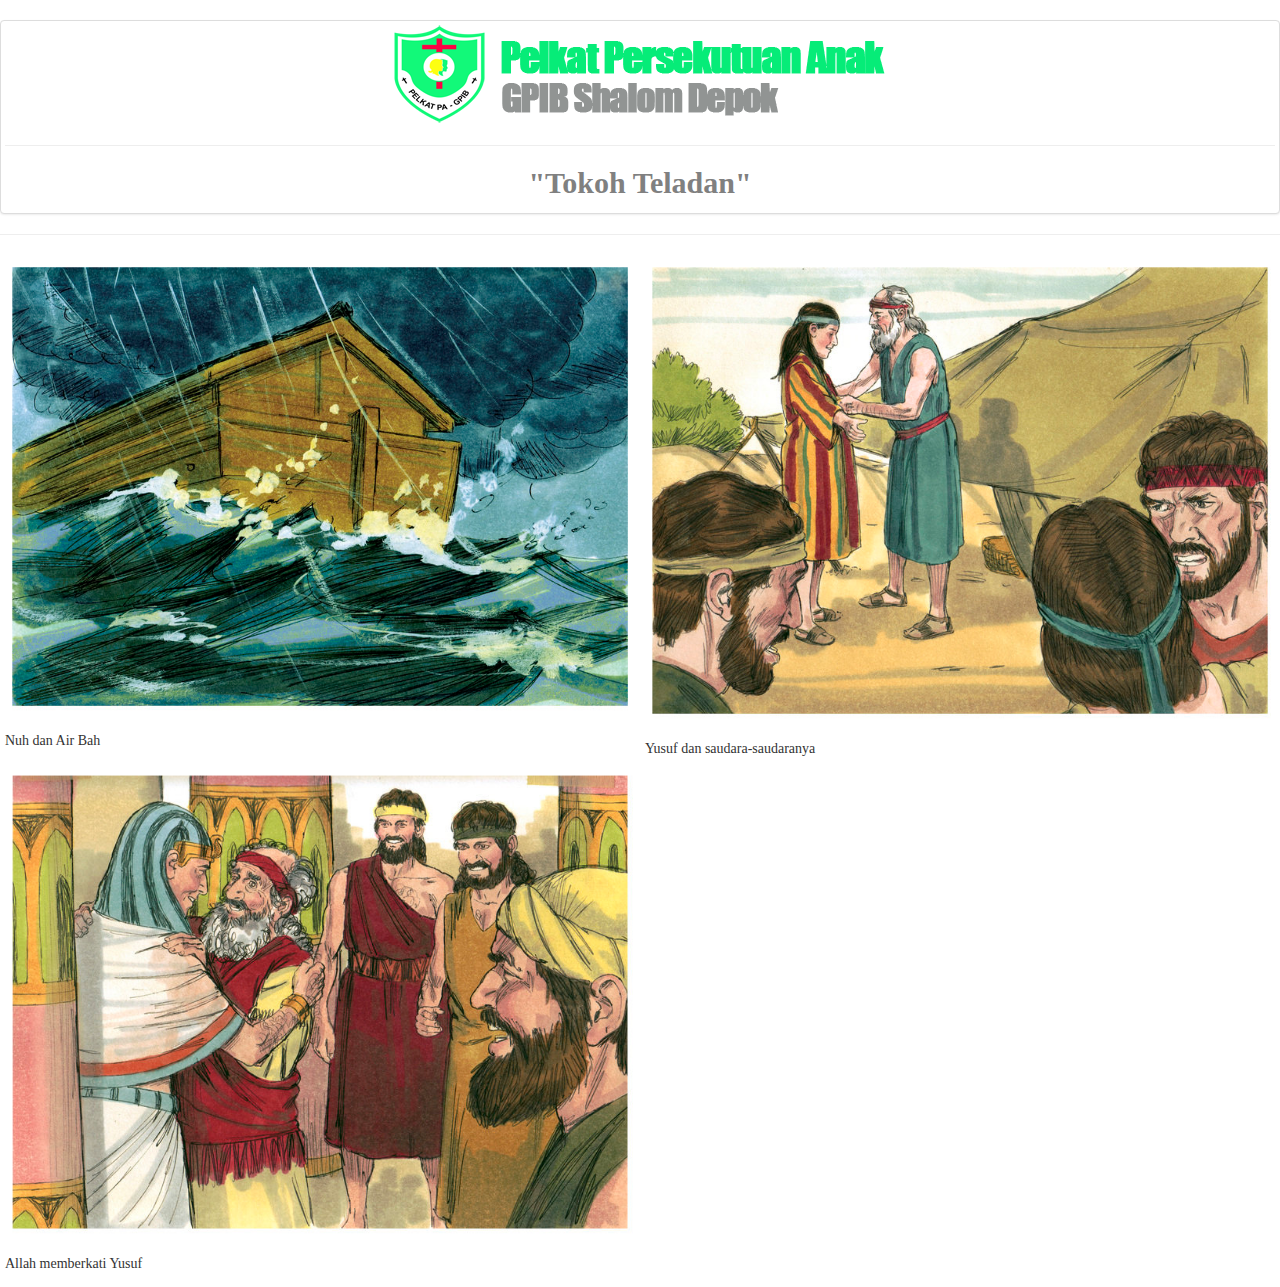
==== commit fcede0af: "Update index.html" ====
--- a/index.html
+++ b/index.html
@@ -7,11 +7,9 @@
 <link rel="stylesheet" type="text/css" href="css/bootstrap-theme.min.css">
 <link rel="stylesheet" type="text/css" href="css/font-awesome.css">
 <link rel="stylesheet" type="text/css" href="css/font-awesome.min.css">
-<link rel="stylesheet" type="text/css" href="load.css">
 <script type="text/javascript" src="js/jquery.min.js"></script>
 <script type="text/javascript" src="js/bootstrap.min.js"></script>
 <script type="text/javascript" src="js/bootstrap-filestyle.min.js"></script>
-<script type="text/javascript" src="load.js"></script>
 <style>
 a{
     font-family: "Comic Sans MS", cursive;
